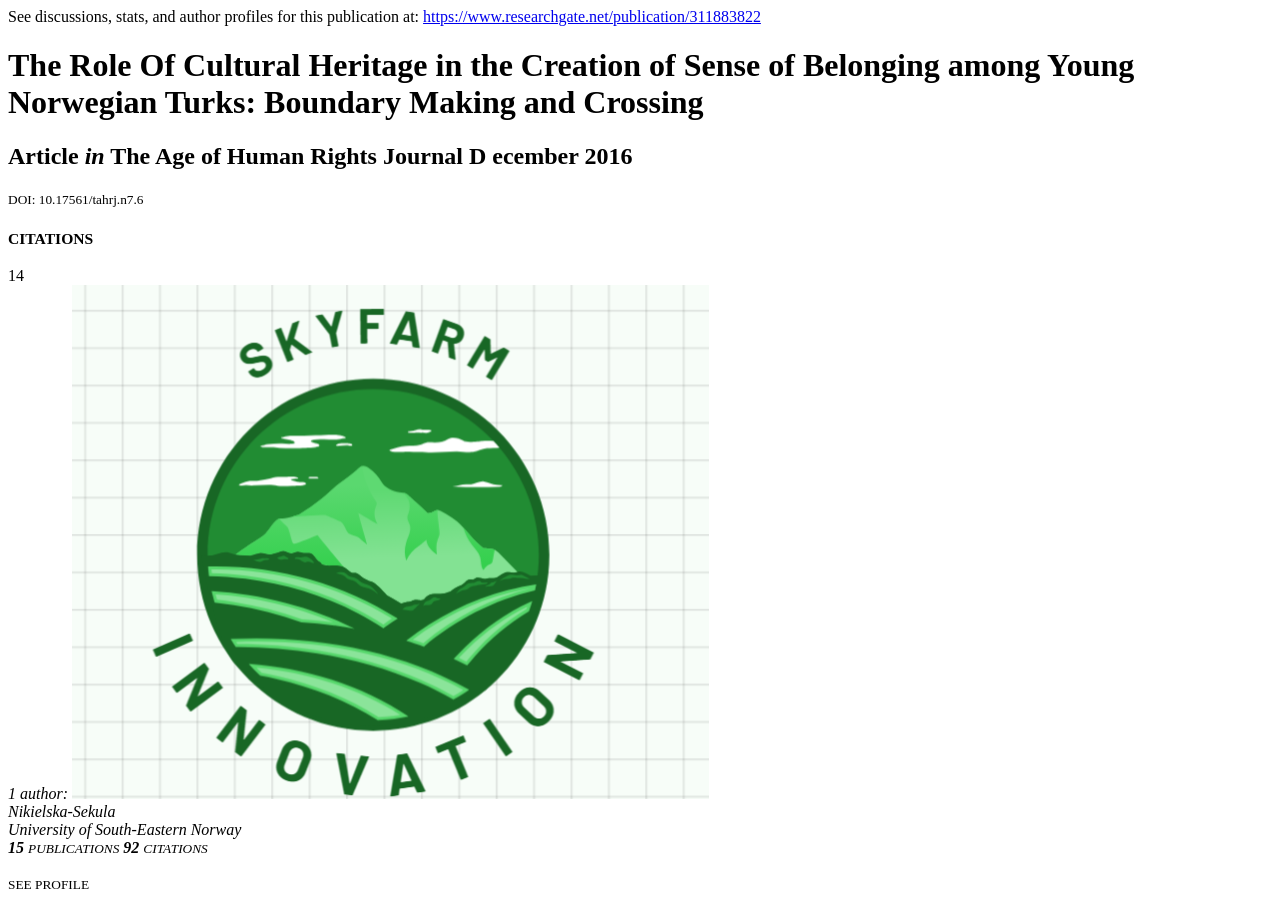
==== task2.html @ ae07f6b3 "First commit" ====
<!DOCTYPE html>
<html>
    <head>
        <title>task2</title>
    </head>
    <body>
        See discussions, stats, and author profiles for  this publication at:
         <a href="url">https://www.researchgate.net/publication/311883822</a>
    <h1>The Role Of Cultural Heritage in the Creation of Sense of Belonging among Young Norwegian Turks: Boundary Making and Crossing</h2>

    <h2><strong>Article</strong> <em>in</em> The Age of Human Rights Journal D   ecember 2016</h2>
    <small>DOI: 10.17561/tahrj.n7.6</small>
    <h3><small>CITATIONS</small></h3>
    14


   <address>1 author:
    <img src="drone logo.PNG">
    
    <br/>
     Nikielska-Sekula
    <br/>
    University of South-Eastern Norway
    <br/>
    <strong>15</strong> <small>PUBLICATIONS</small>    <strong>92</strong> <small>CITATIONS</small></address>
    <br/>
    <small>SEE PROFILE</small>
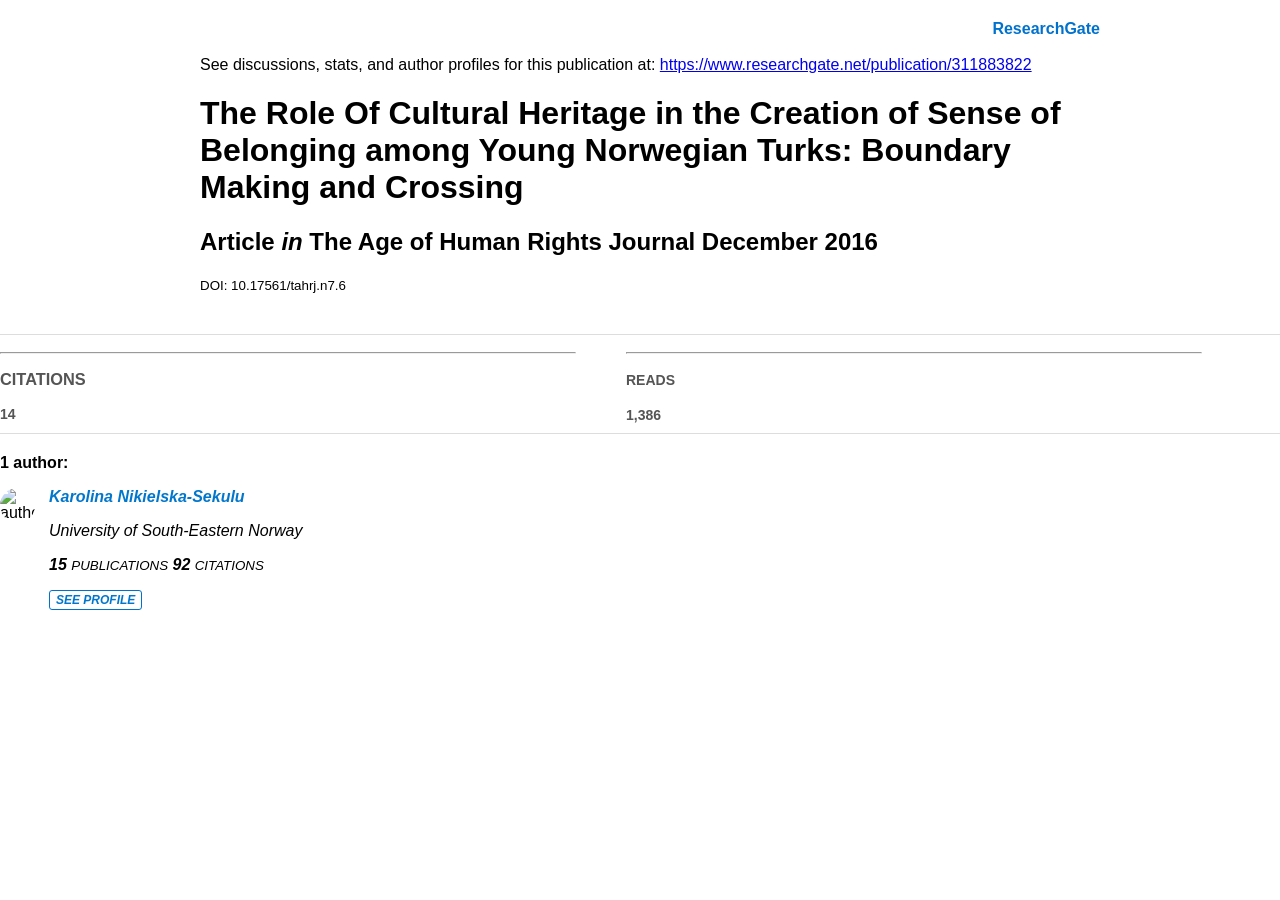
==== commit fb10ed52: "update code" ====
--- a/task2.html
+++ b/task2.html
@@ -3,25 +3,204 @@
     <head>
         <title>task2</title>
     </head>
-    <body>
-        See discussions, stats, and author profiles for  this publication at:
-         <a href="url">https://www.researchgate.net/publication/311883822</a>
-    <h1>The Role Of Cultural Heritage in the Creation of Sense of Belonging among Young Norwegian Turks: Boundary Making and Crossing</h2>
-
-    <h2><strong>Article</strong> <em>in</em> The Age of Human Rights Journal D   ecember 2016</h2>
-    <small>DOI: 10.17561/tahrj.n7.6</small>
-    <h3><small>CITATIONS</small></h3>
-    14
-
-
-   <address>1 author:
-    <img src="drone logo.PNG">
+    <style>
+        body {
+            font-family: Arial, sans-serif;
+            margin: 0;
+            padding: 0;
+            background-color: #ffffff;
+        }
+
+        .container{
+            width: 880px;
+            margin: 20px auto;
+            padding: 20px;
+            color: #000;
+            position: relative;
+        }
+
+        .header a {
+            color:#0072CE;
+            text-decoration: none;
+        }
+
+        .header a:hover {
+            text-decoration: underline;
+        }
+
+        .researchgate {
+            position: absolute;
+            top: 0;
+            right: 0;
+            font-size: 16px;
+            font-weight: bold;
+            color: #0072CE;
+        }
+
+
+        .title{
+            font-size: 28px;
+            font-weight: bold;
+            margin-bottom: 10px;
+            line-height: 1.4;
+        }
+
+        
+        .subtitle {
+            font-size: 18px;
+            color: #333;
+            margin-bottom: 20px;
+        }
+
+        
+
+        .metadata {
+            display: flex;
+            /* align-items: start; */
+            justify-items: center;
+            border-top: 1px  solid #ddd;
+            border-bottom: 1px solid #ddd;
+            padding: 10px 0;
+            margin-bottom: 20px;
+        }
+
+        #metadata-item-1 {
+            font-size: 14px;
+            color: #555;
+            width: 45%;
+        }
+
+        #metadata-item-2{
+            float: right;
+            font-size: 14px;
+            margin-left: 50px;
+            color: #555;
+            width: 45%;
+        }
+
+        .metadata-item.citations {
+            text-align: left;
+        }
+
+        .metadata-item.reads {
+            text-align: right;
+        }
+
+        .profile-container{
+            display: inline-flex;
+            flex-direction: row;
+            /* align-items: center; */
+            gap: 8px;
+        }
+
+        .author-container {
+            display: block;
+            align-items:center;
+            gap: 8px;
+        }
+
+        img{
+            width: 35px; 
+            height:35px;
+            border-radius: 50%;
+            margin-right: 6px;
+            object-fit: cover;
+            flex-shrink: 0;            
+            display: block;
+        }
+        /* img {
+            width: 4%;
+            height: 4%;
+            object-fit: cover;
+        } */
+
+        
+
+        .author-details  {
+            font-size: 14px;
+            line-height: 1.3;
+        
+        }
+
+        .author-name { 
+            color: #0077cc;
+            font-weight: bold;
+            text-decoration: none;
+        }
+
+
+        .profile-link {
+            display: inline-block;
+            color: #0077cc;
+            font-size: 12px;
+            font-weight: bold;
+            text-decoration: none;
+            border: 1px solid #0072cc;
+            padding: 3px 6px;
+            border-radius: 3px;
+            cursor: pointer;
+            transition: 0.2 ease-in-out;
+            line-height: 1;
+        }
+
+        .profile-link:hover{
+            background-color: #0072cc;
+            color: white;
+            
+        }
+
+            </style>
+
+            <body>
+        <div class="container">
+            <!--ResearchGate link-->
+            <div class="researchgate">ResearchGate</div>
+
+
+            <p>See discussions, stats, and author profiles for  this publication at:
+                <a href="url">https://www.researchgate.net/publication/311883822</a>
+            </p>
+
+            <h1>The Role Of Cultural Heritage in the Creation of Sense of Belonging among Young Norwegian Turks: Boundary Making and Crossing</h1>
+
+            <h2><strong>Article</strong> <em>in</em> The Age of Human Rights Journal December 2016</h2>
+            <small>DOI: 10.17561/tahrj.n7.6</small>
+        </div>
+    <div class="metadata">
+        <div id="metadata-item-1">
+             <hr> 
+            <h3>CITATIONS</h3>
+            <strong>14</strong>
+        </div>
+        
+        <div id="metadata-item-2">
+            <hr>
+            <h4>READS</h4>
+            <strong>1,386</strong>
+        </div>  
+    </div>
+
+
+
+
+   <p><b>1 author:</b></p>
+    <div class="profile-container">
+        <div class="image-container">
+            <img src="task 4.JPEG" alt="author image">
+        </div> 
+        <address>
+        <div class="author-container">
+            <a href="#" class="author-name">Karolina Nikielska-Sekulu</a>
+            <p>University of South-Eastern Norway</p>       
     
-    <br/>
-     Nikielska-Sekula
-    <br/>
-    University of South-Eastern Norway
-    <br/>
-    <strong>15</strong> <small>PUBLICATIONS</small>    <strong>92</strong> <small>CITATIONS</small></address>
-    <br/>
-    <small>SEE PROFILE</small>+            <p><strong>15</strong> <small>PUBLICATIONS</small>    <strong>92</strong> <small>CITATIONS</small>
+            </p>
+    
+            <a href="#"  class="profile-link">SEE PROFILE</a>
+        </div>
+    </address>
+</div>
+
+
+    </body>
+</html>
